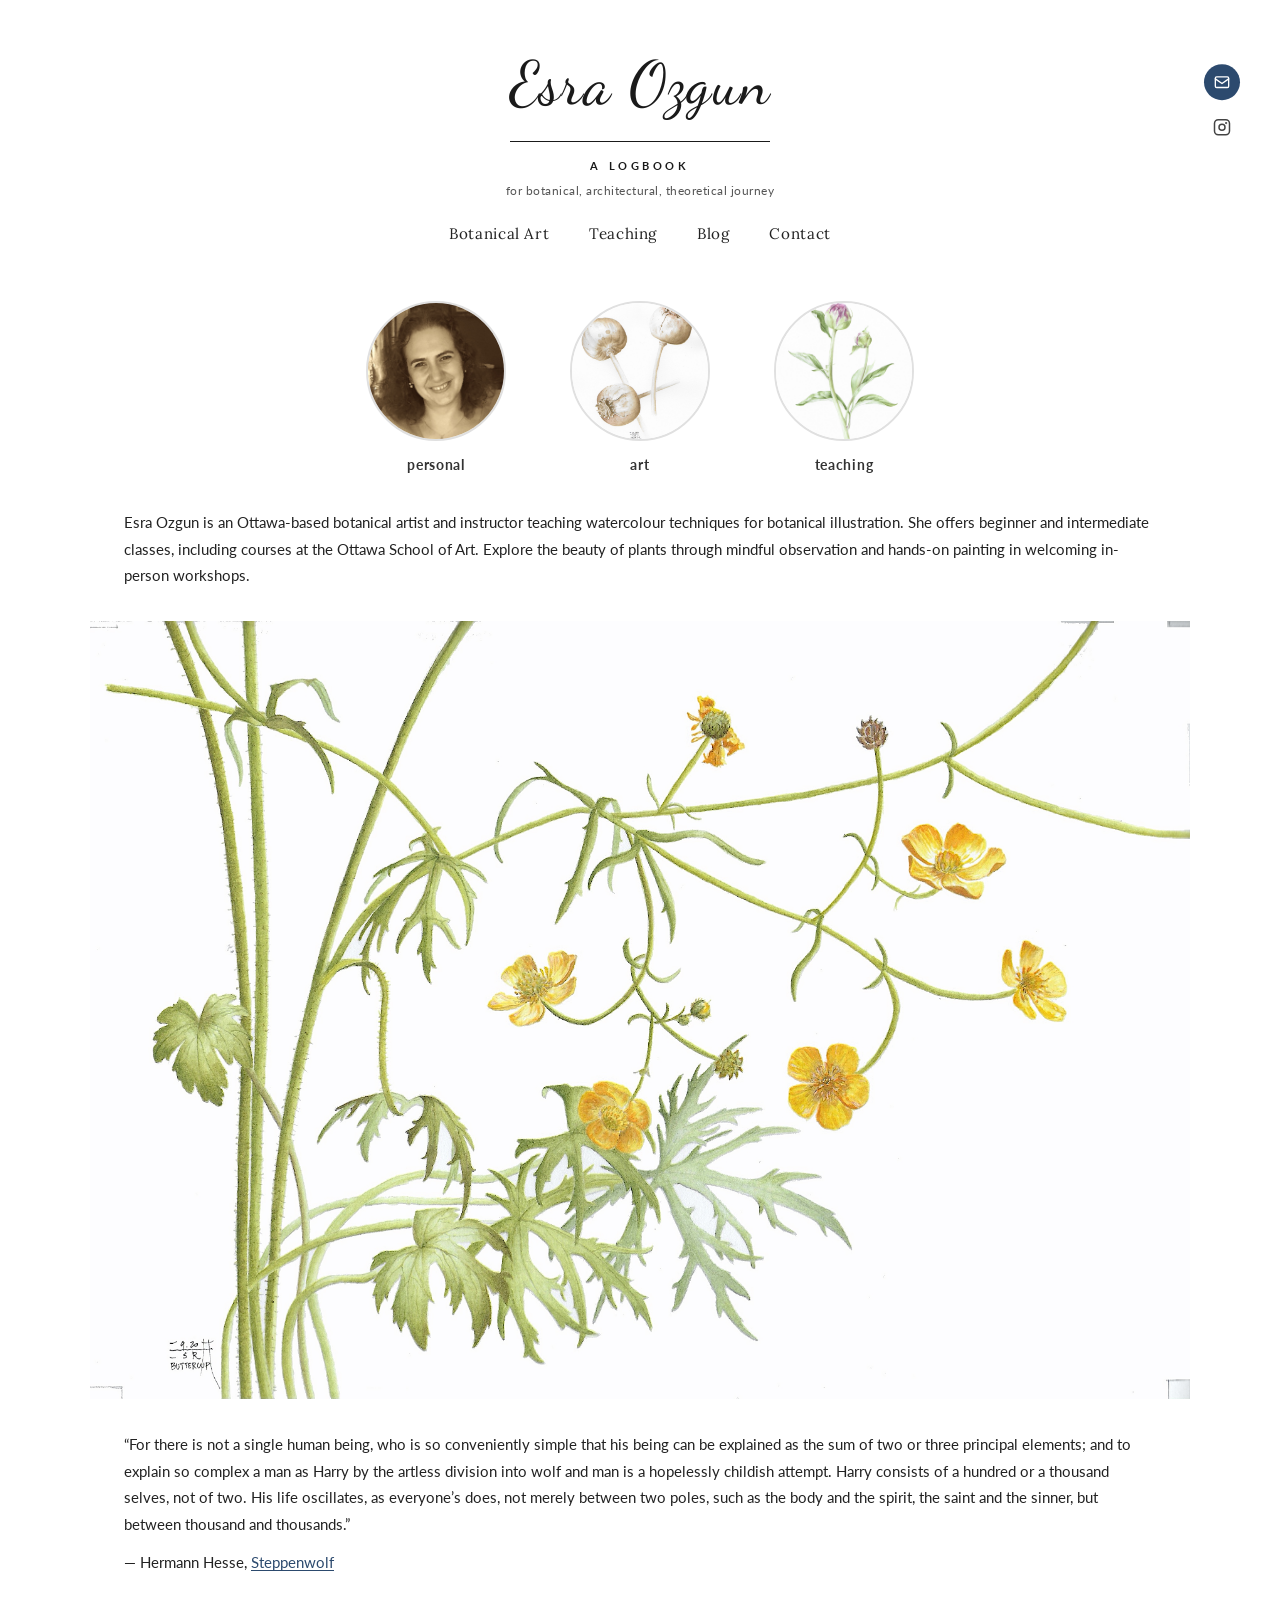
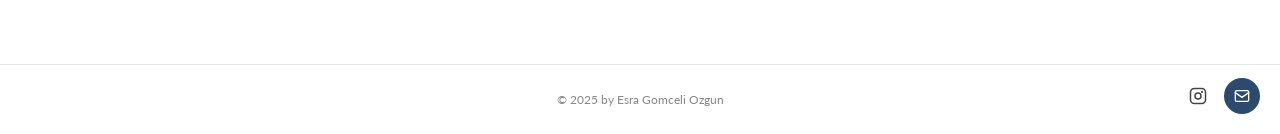
==== index.html @ e45ba528 "Initial commit: static site for Esra Ozgun (HTML/CSS, galleries, blog, teaching) Co-authored-by: Cur" ====
<!DOCTYPE html>
<html lang="en">
<head>
  <meta charset="UTF-8" />
  <meta name="viewport" content="width=device-width, initial-scale=1.0" />
  <title>Esra Ozgun Art | Botanical | Ottawa, ON, Canada</title>
  <meta name="description" content="Esra Ozgun is an Ottawa-based botanical artist and instructor teaching watercolour techniques for botanical illustration." />
  <link rel="preconnect" href="https://fonts.googleapis.com" />
  <link rel="preconnect" href="https://fonts.gstatic.com" crossorigin />
  <link href="https://fonts.googleapis.com/css2?family=Dancing+Script:wght@400;500&family=Lato:ital,wght@0,300;0,400;0,700;1,300;1,400&family=Lora:ital,wght@0,400;0,600;0,700;1,400&display=swap" rel="stylesheet" />
  <link rel="stylesheet" href="css/style.css" />
</head>
<body class="home-page">

  <!-- ===== HEADER (as in reference) ===== -->
  <header class="site-header home-header">
    <div class="home-brand">
      <a href="index.html" class="site-title site-title--home">Esra Ozgun</a>
      <p class="home-logbook">A LOGBOOK</p>
      <p class="home-journey">for botanical, architectural, theoretical journey</p>
    </div>

    <div class="header-social">
      <a href="contact.html" class="social-icon mail" aria-label="Email">
        <svg width="16" height="16" viewBox="0 0 24 24" fill="none" stroke="currentColor" stroke-width="2" stroke-linecap="round" stroke-linejoin="round">
          <rect x="2" y="4" width="20" height="16" rx="2"/><path d="m2 7 10 7 10-7"/>
        </svg>
      </a>
      <a href="https://www.instagram.com/" target="_blank" rel="noopener" class="social-icon instagram" aria-label="Instagram">
        <svg width="18" height="18" viewBox="0 0 24 24" fill="none" stroke="#444" stroke-width="2" stroke-linecap="round" stroke-linejoin="round">
          <rect x="2" y="2" width="20" height="20" rx="5"/><circle cx="12" cy="12" r="4"/><circle cx="17.5" cy="6.5" r="0.5" fill="#444"/>
        </svg>
      </a>
    </div>
  </header>

  <nav class="site-nav site-nav--home" aria-label="Primary">
    <a href="works.html">Botanical Art</a>
    <a href="teaching.html">Teaching</a>
    <a href="blog.html">Blog</a>
    <a href="contact.html">Contact</a>
  </nav>

  <main class="home-main">

    <!-- Three circles: personal | art | teaching -->
    <section class="home-circles home-circles--landing">
      <a href="about.html" class="home-circle-item">
        <img src="images/about/esra-profile.jpeg" alt="Esra Ozgun — personal" />
        <span class="home-circle-label home-circle-label--serif">personal</span>
      </a>
      <a href="works.html" class="home-circle-item">
        <img src="images/works/paint/opium-poppy.jpg" alt="Botanical art — poppy seed pods" />
        <span class="home-circle-label home-circle-label--serif">art</span>
      </a>
      <a href="teaching.html" class="home-circle-item">
        <img src="images/works/paint/peony.jpg" alt="Teaching — botanical watercolour" />
        <span class="home-circle-label home-circle-label--serif">teaching</span>
      </a>
    </section>

    <div class="home-column">
      <p class="home-intro">
        Esra Ozgun is an Ottawa-based botanical artist and instructor teaching watercolour techniques
        for botanical illustration. She offers beginner and intermediate classes, including courses at
        the Ottawa School of Art. Explore the beauty of plants through mindful observation and
        hands-on painting in welcoming in-person workshops.
      </p>
    </div>

    <!-- Buttercup — flex-centered (avoids global img { display:block } fighting text-align) -->
    <figure class="home-figure home-figure--wide">
      <div class="home-hero-wrap">
        <img
          src="images/works/paint/buttercup.jpg"
          alt="Buttercup — botanical watercolour by Esra Ozgun"
          class="home-hero-img"
        />
      </div>
    </figure>

    <div class="home-column">
      <p class="home-quote">
        “For there is not a single human being, who is so conveniently simple that his being can be
        explained as the sum of two or three principal elements; and to explain so complex a man as
        Harry by the artless division into wolf and man is a hopelessly childish attempt. Harry
        consists of a hundred or a thousand selves, not of two. His life oscillates, as everyone’s
        does, not merely between two poles, such as the body and the spirit, the saint and the sinner,
        but between thousand and thousands.”
        <span class="home-quote-attrib">
          — Hermann Hesse,
          <a href="https://www.goodreads.com/work/quotes/57612" target="_blank" rel="noopener">Steppenwolf</a>
        </span>
      </p>
    </div>
  </main>

  <footer class="site-footer site-footer--home">
    <p>© 2025 by Esra Gomceli Ozgun</p>
    <div class="home-footer-social">
      <a href="https://www.instagram.com/" target="_blank" rel="noopener" class="social-icon instagram" aria-label="Instagram">
        <svg width="18" height="18" viewBox="0 0 24 24" fill="none" stroke="#444" stroke-width="2" stroke-linecap="round" stroke-linejoin="round">
          <rect x="2" y="2" width="20" height="20" rx="5"/><circle cx="12" cy="12" r="4"/><circle cx="17.5" cy="6.5" r="0.5" fill="#444"/>
        </svg>
      </a>
      <a href="contact.html" class="social-icon mail" aria-label="Email">
        <svg width="16" height="16" viewBox="0 0 24 24" fill="none" stroke="currentColor" stroke-width="2" stroke-linecap="round" stroke-linejoin="round">
          <rect x="2" y="4" width="20" height="16" rx="2"/><path d="m2 7 10 7 10-7"/>
        </svg>
      </a>
    </div>
  </footer>

</body>
</html>
---- css/style.css ----
/* ===================================================
   Esra Gomceli Ozgun — Main Stylesheet
   =================================================== */

/* ---------- Reset & Base ---------- */
*, *::before, *::after { box-sizing: border-box; margin: 0; padding: 0; }

html { font-size: 16px; scroll-behavior: smooth; }

body {
  font-family: 'Lato', sans-serif;
  color: #222;
  background: #fff;
  line-height: 1.7;
}

img { max-width: 100%; display: block; }
a  { color: inherit; text-decoration: none; }

/* ---------- Typography ---------- */
.site-title {
  font-family: 'Dancing Script', cursive;
  font-size: clamp(2.2rem, 5vw, 3.6rem);
  font-weight: 400;
  letter-spacing: 0.02em;
  color: #1a1a1a;
  text-decoration: underline;
  text-decoration-thickness: 1px;
  text-underline-offset: 4px;
}

.site-subtitle {
  font-family: 'Lato', sans-serif;
  font-size: 0.82rem;
  letter-spacing: 0.04em;
  color: #444;
  margin-top: 0.3rem;
}

.section-title {
  font-family: 'Lato', sans-serif;
  font-size: 0.85rem;
  letter-spacing: 0.25em;
  text-transform: uppercase;
  font-weight: 700;
  color: #1a1a1a;
  margin-bottom: 1.5rem;
}

.quote {
  font-family: 'Lato', sans-serif;
  font-size: 0.88rem;
  line-height: 1.75;
  color: #333;
  max-width: 680px;
  text-align: center;
  margin: 0 auto;
}

/* ---------- Header ---------- */
.site-header {
  position: relative;
  text-align: center;
  padding: 2rem 2rem 0.5rem;
}

.header-social {
  position: absolute;
  right: 2.5rem;
  top: 50%;
  transform: translateY(-50%);
  display: flex;
  flex-direction: column;
  gap: 0.6rem;
  align-items: center;
}

.social-icon {
  width: 36px;
  height: 36px;
  border-radius: 50%;
  display: flex;
  align-items: center;
  justify-content: center;
  transition: opacity 0.2s;
}

.social-icon:hover { opacity: 0.7; }

.social-icon.mail {
  background: #2c4a6e;
  color: #fff;
}

.social-icon.instagram {
  color: #444;
  font-size: 1.25rem;
}

/* ---------- Navigation ---------- */
.site-nav {
  display: flex;
  justify-content: center;
  gap: 2.5rem;
  padding: 1rem 0 0.5rem;
  border-bottom: none;
}

.site-nav a {
  font-family: 'Lato', sans-serif;
  font-size: 0.9rem;
  letter-spacing: 0.08em;
  text-transform: none;
  color: #222;
  padding-bottom: 2px;
  position: relative;
  transition: color 0.2s;
}

.site-nav a::after {
  content: '';
  position: absolute;
  bottom: -2px;
  left: 0; right: 0;
  height: 1px;
  background: #222;
  transform: scaleX(0);
  transition: transform 0.2s;
}

.site-nav a:hover::after,
.site-nav a.active::after { transform: scaleX(1); }
.site-nav a.active { font-weight: 600; }

/* ---------- Main Layout ---------- */
main { min-height: 60vh; }

.container {
  max-width: 960px;
  margin: 0 auto;
  padding: 0 1.5rem;
}

.container-wide {
  max-width: 1100px;
  margin: 0 auto;
  padding: 0 1.5rem;
}

/* ---------- Home Page (index.html) ---------- */
body.home-page {
  background: #fff;
}

.home-header .home-brand {
  text-align: center;
}

/* Thinner script name + rule line (reference layout) */
.site-title--home {
  font-family: 'Dancing Script', cursive;
  font-size: clamp(2.4rem, 6vw, 3.8rem);
  font-weight: 400;
  letter-spacing: 0.02em;
  color: #1a1a1a;
  text-decoration: none;
  border-bottom: 1px solid #1a1a1a;
  display: inline-block;
  padding-bottom: 0.35rem;
  margin-bottom: 0;
}

.home-logbook {
  font-family: 'Lato', sans-serif;
  font-size: 0.7rem;
  font-weight: 700;
  letter-spacing: 0.32em;
  text-transform: uppercase;
  color: #1a1a1a;
  margin: 0.85rem 0 0;
}

.home-journey {
  font-family: 'Lato', sans-serif;
  font-size: 0.78rem;
  font-weight: 400;
  letter-spacing: 0.04em;
  color: #555;
  margin: 0.35rem 0 0;
  text-transform: lowercase;
}

/* Main nav — serif (reference) */
.site-nav--home {
  padding-top: 0.75rem;
  padding-bottom: 0.25rem;
}

.site-nav--home a {
  font-family: 'Lora', Georgia, 'Times New Roman', serif;
  font-size: 0.95rem;
  letter-spacing: 0.04em;
}

.home-main {
  min-height: 50vh;
  padding: 0 0 2.5rem;
}

.home-circles--landing {
  padding: 2rem 1rem 1.5rem;
  gap: clamp(2rem, 8vw, 4rem);
}

.home-circle-label--serif {
  font-family: 'Lora', Georgia, serif;
  font-size: 0.88rem;
  font-weight: 700;
  letter-spacing: 0.04em;
  text-transform: lowercase;
  color: #1a1a1a;
}

/*
 * Body copy width tuned so the intro wraps like:
 * Line 1: … botanical illustration.
 * Line 2: She offers beginner and intermediate …
 * (~120ch fits the first sentence on one line at typical body size)
 */
.home-column {
  max-width: min(120ch, calc(100vw - 2rem));
  margin: 0 auto;
  padding: 0 1.5rem;
  text-align: left;
}

.home-intro {
  font-family: 'Lato', sans-serif;
  font-size: 0.95rem;
  line-height: 1.75;
  color: #222;
  margin: 0 0 2rem;
  max-width: 100%;
}

/*
 * Buttercup: true horizontal center (flex), never cropped.
 * Global `img { display: block }` breaks text-align:center + inline-block in some cases.
 */
.home-figure.home-figure--wide {
  display: block;
  width: 100%;
  max-width: 100%;
  margin: 0 0 2rem;
  padding: 0;
  box-sizing: border-box;
}

.home-hero-wrap {
  display: flex;
  justify-content: center;
  align-items: flex-start;
  width: 100%;
  padding: 0 1rem;
  box-sizing: border-box;
}

.home-figure {
  margin: 0 0 2rem;
  padding: 0;
  text-align: center;
}

body.home-page .home-figure--wide .home-hero-img {
  display: block;
  width: auto;
  height: auto;
  max-width: min(1100px, calc(100vw - 2rem));
  margin: 0;
  flex-shrink: 0;
}

.home-hero-img {
  max-width: 100%;
  height: auto;
}

.home-quote {
  font-family: 'Lato', sans-serif;
  font-size: 0.95rem;
  line-height: 1.75;
  color: #222;
  margin: 0;
  padding-bottom: 1rem;
}

.home-quote-attrib {
  display: block;
  margin-top: 0.75rem;
}

.home-quote a {
  color: #2c4a6e;
  text-decoration: underline;
  text-underline-offset: 2px;
}

/* Footer: copyright centered, social bottom-right (home) */
.site-footer--home {
  position: relative;
  text-align: center;
  padding: 2rem 1.5rem 3.5rem;
  margin-top: 0;
}

.home-footer-social {
  position: absolute;
  right: 1.25rem;
  bottom: 1.25rem;
  display: flex;
  flex-direction: row;
  align-items: center;
  gap: 0.5rem;
}

/* Shared circle row (also used on home) */
.home-circles {
  display: flex;
  justify-content: center;
  gap: 4rem;
  padding: 3rem 1rem 2rem;
}

.home-circle-item {
  display: flex;
  flex-direction: column;
  align-items: center;
  gap: 0.8rem;
  text-align: center;
  text-decoration: none;
  color: inherit;
  transition: opacity 0.2s;
}

.home-circle-item:hover { opacity: 0.85; }

.home-circle-item img {
  width: 140px;
  height: 140px;
  border-radius: 50%;
  object-fit: cover;
  border: 2px solid #e0e0e0;
}

.home-circle-label {
  font-family: 'Lato', sans-serif;
  font-size: 0.85rem;
  letter-spacing: 0.05em;
  color: #333;
}

.home-quote-section {
  padding: 1.5rem 2rem 2rem;
  text-align: center;
}

.home-quote-section p {
  font-size: 0.88rem;
  line-height: 1.75;
  color: #333;
  max-width: 700px;
  margin: 0 auto;
}

/* ---------- About Page ---------- */
.about-bio {
  display: grid;
  grid-template-columns: 1fr 320px;
  gap: 3rem;
  padding: 3rem 0;
  align-items: start;
}

.about-bio p {
  font-size: 0.95rem;
  line-height: 1.85;
  color: #2a2a2a;
  margin-bottom: 1rem;
}

.about-bio-photo {
  width: 100%;
  max-width: 320px;
  border-radius: 2px;
  object-fit: cover;
}

/* About — gallery sections */
.about-gallery-section {
  padding: 2.5rem 0;
  border-top: 1px solid #e8e8e8;
}

.about-gallery-title {
  font-family: 'Lato', sans-serif;
  font-size: 1rem;
  letter-spacing: 0.2em;
  text-transform: uppercase;
  font-weight: 700;
  color: #1a1a1a;
  margin-bottom: 1.5rem;
}

.about-gallery-grid {
  display: grid;
  grid-template-columns: repeat(auto-fill, minmax(200px, 1fr));
  gap: 0.5rem;
}

.about-gallery-grid img {
  width: 100%;
  height: 220px;
  object-fit: cover;
  cursor: pointer;
  transition: opacity 0.2s;
}

.about-gallery-grid img:hover { opacity: 0.88; }

/* ---------- Works / Botanical Art Page ---------- */
.works-hero {
  text-align: center;
  padding: 2.5rem 1rem 1rem;
}

.works-cards {
  display: grid;
  grid-template-columns: repeat(3, 1fr);
  gap: 1.5rem;
  padding: 2rem 0;
}

.works-card {
  background: #fff;
  border: 1px solid #e8e8e8;
  text-align: center;
  text-decoration: none;
  color: #222;
  transition: box-shadow 0.2s;
  display: block;
}

.works-card:hover { box-shadow: 0 4px 18px rgba(0,0,0,0.1); }

.works-card-img {
  width: 100%;
  height: 280px;
  object-fit: cover;
}

.works-card-label {
  font-size: 0.78rem;
  letter-spacing: 0.25em;
  text-transform: uppercase;
  font-weight: 700;
  padding: 1.2rem 1rem;
  color: #2c4a6e;
}

.works-quote {
  text-align: center;
  padding: 2rem 1rem 3rem;
  font-size: 0.92rem;
  letter-spacing: 0.05em;
  color: #444;
  text-transform: uppercase;
}

/* Works sub-gallery page */
.gallery-page-header {
  text-align: center;
  padding: 2.5rem 1rem 1.5rem;
}

.gallery-page-header h1 {
  font-family: 'Lato', sans-serif;
  font-size: 0.85rem;
  letter-spacing: 0.25em;
  text-transform: uppercase;
  font-weight: 700;
}

.gallery-back {
  display: inline-block;
  font-size: 0.8rem;
  letter-spacing: 0.1em;
  color: #666;
  margin-bottom: 1rem;
  text-transform: uppercase;
}

.gallery-back:hover { color: #222; }

.photo-grid {
  display: grid;
  grid-template-columns: repeat(auto-fill, minmax(260px, 1fr));
  gap: 0.75rem;
  padding: 1rem 0 3rem;
}

.photo-grid img {
  width: 100%;
  height: 260px;
  object-fit: cover;
  cursor: pointer;
  transition: opacity 0.2s;
}

.photo-grid img:hover { opacity: 0.88; }

/* ---------- Teaching Page ---------- */
.teaching-intro {
  text-align: center;
  padding: 2.5rem 1rem 2rem;
}

.teaching-intro h1 {
  font-family: 'Dancing Script', cursive;
  font-size: 2rem;
  font-weight: 400;
  margin-bottom: 0.5rem;
}

.teaching-cards {
  display: grid;
  grid-template-columns: repeat(3, 1fr);
  gap: 1.5rem;
  padding: 1rem 0 2.5rem;
}

.teaching-card {
  background: #fff;
  border: 1px solid #e8e8e8;
  text-align: center;
  color: #222;
  display: block;
  text-decoration: none;
  transition: box-shadow 0.2s;
  cursor: pointer;
}

.teaching-card:hover { box-shadow: 0 4px 18px rgba(0,0,0,0.1); }

.teaching-card-img {
  width: 100%;
  height: 260px;
  object-fit: cover;
}

.teaching-card-label {
  font-size: 0.78rem;
  letter-spacing: 0.2em;
  text-transform: uppercase;
  font-weight: 700;
  padding: 1.2rem 1rem;
  color: #2c4a6e;
  text-decoration: underline;
  text-underline-offset: 3px;
}

/* Teaching — testimonials */
.testimonials-header {
  text-align: center;
  border-top: 2px solid #2c4a6e;
  padding-top: 0.5rem;
  margin: 1rem 0 0;
}

.testimonials-header h2 {
  font-size: 0.78rem;
  letter-spacing: 0.3em;
  text-transform: uppercase;
  font-weight: 700;
  display: inline;
}

.testimonials-header span {
  color: #2c4a6e;
  font-size: 1rem;
}

/* Teaching course section */
.course-section {
  padding: 3rem 0;
  border-top: 1px solid #e8e8e8;
}

.course-section:first-child { border-top: none; }

.course-layout {
  display: grid;
  grid-template-columns: 1fr 1fr;
  gap: 3rem;
  align-items: start;
}

.course-layout.reverse .course-text { order: 2; }
.course-layout.reverse > *:not(.course-text) { order: 1; }

.course-title {
  font-size: 0.88rem;
  letter-spacing: 0.15em;
  text-transform: uppercase;
  font-weight: 700;
  margin-bottom: 1rem;
  color: #1a1a1a;
}

.course-text p {
  font-size: 0.92rem;
  line-height: 1.85;
  color: #333;
  margin-bottom: 0.8rem;
}

.course-img {
  width: 100%;
  max-height: 350px;
  object-fit: contain;
  object-position: center;
}

/* Teaching quote box */
.quote-box {
  background: #f7f5f0;
  padding: 3rem 2.5rem;
  display: grid;
  grid-template-columns: 220px 1fr;
  gap: 3rem;
  align-items: center;
  margin: 2rem 0;
}

.quote-box blockquote {
  font-style: italic;
  font-size: 1.1rem;
  line-height: 1.6;
  color: #1a1a1a;
  font-weight: 600;
}

.quote-box cite {
  display: block;
  font-style: normal;
  font-size: 0.8rem;
  margin-top: 0.5rem;
  color: #555;
  font-weight: 400;
}

.testimonials-section {
  background: #f0ede4;
  padding: 3rem 2rem;
  margin-top: 3rem;
}

.testimonials-section h2 {
  font-size: 1rem;
  letter-spacing: 0.25em;
  text-transform: uppercase;
  font-weight: 700;
  margin-bottom: 2rem;
  color: #1a1a1a;
}

.testimonial {
  margin-bottom: 2rem;
}

.testimonial p {
  font-size: 0.9rem;
  line-height: 1.8;
  color: #2a2a2a;
  margin-bottom: 0.2rem;
}

.testimonial cite {
  font-size: 0.82rem;
  font-style: normal;
  color: #555;
  font-weight: 600;
}

/* ---------- Blog Page ---------- */
.blog-header {
  padding: 2.5rem 1rem 1.5rem;
  border-bottom: 1px solid #e8e8e8;
  display: flex;
  align-items: center;
  justify-content: space-between;
}

.blog-header h1 {
  font-size: 0.85rem;
  font-weight: 400;
  letter-spacing: 0.05em;
  color: #333;
}

.blog-grid {
  display: grid;
  grid-template-columns: repeat(3, 1fr);
  gap: 1.5rem;
  padding: 2rem 0 3rem;
}

.blog-card {
  border: 1px solid #e8e8e8;
  background: #fff;
  overflow: hidden;
  transition: box-shadow 0.2s;
  cursor: pointer;
}

/* Blog cards as links */
a.blog-card {
  display: block;
  color: inherit;
  text-decoration: none;
}

.blog-card:hover { box-shadow: 0 4px 18px rgba(0,0,0,0.1); }

/* ----- Blog post (detail) page ----- */
.blog-post-back {
  font-size: 0.8rem;
  letter-spacing: 0.1em;
  text-transform: uppercase;
  color: #666;
  margin-bottom: 1rem;
  display: inline-block;
}

.blog-post-back:hover { color: #222; }

.blog-post-header {
  padding: 2rem 0 0.5rem;
}

.blog-post-header h1 {
  font-size: 1.5rem;
  font-weight: 700;
  letter-spacing: 0.02em;
  margin-bottom: 0.5rem;
  color: #1a1a1a;
}

.blog-post-meta {
  font-size: 0.8rem;
  color: #666;
}

.blog-post-featured {
  width: 100%;
  max-height: 460px;
  object-fit: cover;
  margin: 1.5rem 0;
  border: 1px solid #e8e8e8;
}

.blog-post-body {
  max-width: 680px;
  padding-bottom: 3rem;
}

.blog-post-body p {
  font-size: 0.95rem;
  line-height: 1.85;
  color: #333;
  margin-bottom: 1rem;
}

.blog-card-img {
  width: 100%;
  height: 200px;
  object-fit: cover;
}

.blog-card-body {
  padding: 1rem;
}

.blog-card-meta {
  display: flex;
  align-items: center;
  gap: 0.5rem;
  font-size: 0.75rem;
  color: #666;
  margin-bottom: 0.5rem;
}

.blog-card-avatar {
  width: 28px;
  height: 28px;
  border-radius: 50%;
  background: #2c4a6e;
  color: #fff;
  font-size: 0.65rem;
  display: flex;
  align-items: center;
  justify-content: center;
  font-weight: 700;
  flex-shrink: 0;
}

.blog-card h2 {
  font-size: 0.95rem;
  font-weight: 700;
  letter-spacing: 0.01em;
  margin-bottom: 0.4rem;
  color: #1a1a1a;
}

.blog-card p {
  font-size: 0.83rem;
  color: #555;
  line-height: 1.6;
  display: -webkit-box;
  -webkit-line-clamp: 3;
  -webkit-box-orient: vertical;
  overflow: hidden;
}

.blog-card-footer {
  display: flex;
  align-items: center;
  padding: 0.6rem 1rem;
  border-top: 1px solid #f0f0f0;
  font-size: 0.75rem;
  color: #888;
  gap: 1rem;
}

/* ---------- Contact Page ---------- */
.contact-section {
  padding: 3rem 0;
  display: grid;
  grid-template-columns: 1fr 1fr;
  gap: 4rem;
  align-items: start;
}

.contact-info h2 {
  font-family: 'Dancing Script', cursive;
  font-size: 1.8rem;
  font-weight: 400;
  margin-bottom: 1rem;
}

.contact-info p {
  font-size: 0.9rem;
  color: #444;
  line-height: 1.8;
  margin-bottom: 1rem;
}

.contact-info a {
  color: #2c4a6e;
  text-decoration: underline;
  text-underline-offset: 2px;
}

form {
  display: flex;
  flex-direction: column;
  gap: 1rem;
}

form input,
form textarea {
  width: 100%;
  padding: 0.75rem 1rem;
  border: 1px solid #ccc;
  font-family: 'Lato', sans-serif;
  font-size: 0.9rem;
  color: #222;
  background: #fff;
  outline: none;
  transition: border-color 0.2s;
}

form input:focus,
form textarea:focus { border-color: #2c4a6e; }

form textarea { min-height: 140px; resize: vertical; }

.btn {
  display: inline-block;
  padding: 0.65rem 2rem;
  background: #2c4a6e;
  color: #fff;
  font-family: 'Lato', sans-serif;
  font-size: 0.85rem;
  letter-spacing: 0.1em;
  text-transform: uppercase;
  border: none;
  cursor: pointer;
  transition: background 0.2s;
  align-self: flex-start;
}

.btn:hover { background: #1a3251; }

/* ---------- Footer ---------- */
.site-footer {
  text-align: center;
  padding: 1.5rem;
  font-size: 0.78rem;
  color: #888;
  border-top: 1px solid #e8e8e8;
  margin-top: 2rem;
}

/* ---------- Lightbox ---------- */
.lightbox-overlay {
  display: none;
  position: fixed;
  inset: 0;
  background: rgba(0,0,0,0.88);
  z-index: 1000;
  align-items: center;
  justify-content: center;
}

.lightbox-overlay.open { display: flex; }

.lightbox-inner {
  position: relative;
  max-width: 90vw;
  max-height: 90vh;
}

.lightbox-inner img {
  max-width: 90vw;
  max-height: 88vh;
  object-fit: contain;
  display: block;
}

.lightbox-close {
  position: fixed;
  top: 1.5rem;
  right: 1.5rem;
  color: #fff;
  font-size: 2rem;
  cursor: pointer;
  line-height: 1;
  z-index: 1001;
  background: none;
  border: none;
  opacity: 0.8;
  transition: opacity 0.2s;
}

.lightbox-close:hover { opacity: 1; }

.lightbox-nav {
  position: fixed;
  top: 50%;
  transform: translateY(-50%);
  color: #fff;
  font-size: 2rem;
  cursor: pointer;
  background: none;
  border: none;
  opacity: 0.7;
  padding: 0.5rem 1rem;
  transition: opacity 0.2s;
  z-index: 1001;
}

.lightbox-nav:hover { opacity: 1; }
.lightbox-prev { left: 1rem; }
.lightbox-next { right: 1rem; }

/* ---------- Responsive ---------- */
@media (max-width: 768px) {
  .header-social { position: static; transform: none; flex-direction: row; justify-content: center; padding: 0.5rem; }
  .site-header { padding-bottom: 0; }

  .site-nav { gap: 1.2rem; flex-wrap: wrap; padding: 0.7rem 0.5rem; }

  .home-circles { gap: 1.5rem; }
  .home-circle-item img { width: 100px; height: 100px; }

  .about-bio { grid-template-columns: 1fr; }
  .about-bio-photo { max-width: 260px; margin: 0 auto; }

  .works-cards,
  .teaching-cards,
  .blog-grid { grid-template-columns: 1fr; }

  .course-layout,
  .course-layout.reverse { grid-template-columns: 1fr; }
  .course-layout.reverse .course-text { order: unset; }
  .course-layout.reverse > *:not(.course-text) { order: unset; }

  .quote-box { grid-template-columns: 1fr; }

  .contact-section { grid-template-columns: 1fr; gap: 2rem; }

  .photo-grid { grid-template-columns: repeat(2, 1fr); }
  .photo-grid img { height: 200px; }

  .about-gallery-grid { grid-template-columns: repeat(2, 1fr); }
  .about-gallery-grid img { height: 180px; }
}

@media (max-width: 480px) {
  .site-title { font-size: 1.9rem; }
  .site-nav { gap: 0.8rem; font-size: 0.82rem; }
  .home-circles { flex-wrap: wrap; }
  .photo-grid { grid-template-columns: 1fr; }

  .site-footer--home .home-footer-social {
    position: static;
    justify-content: center;
    margin-top: 1rem;
  }
}
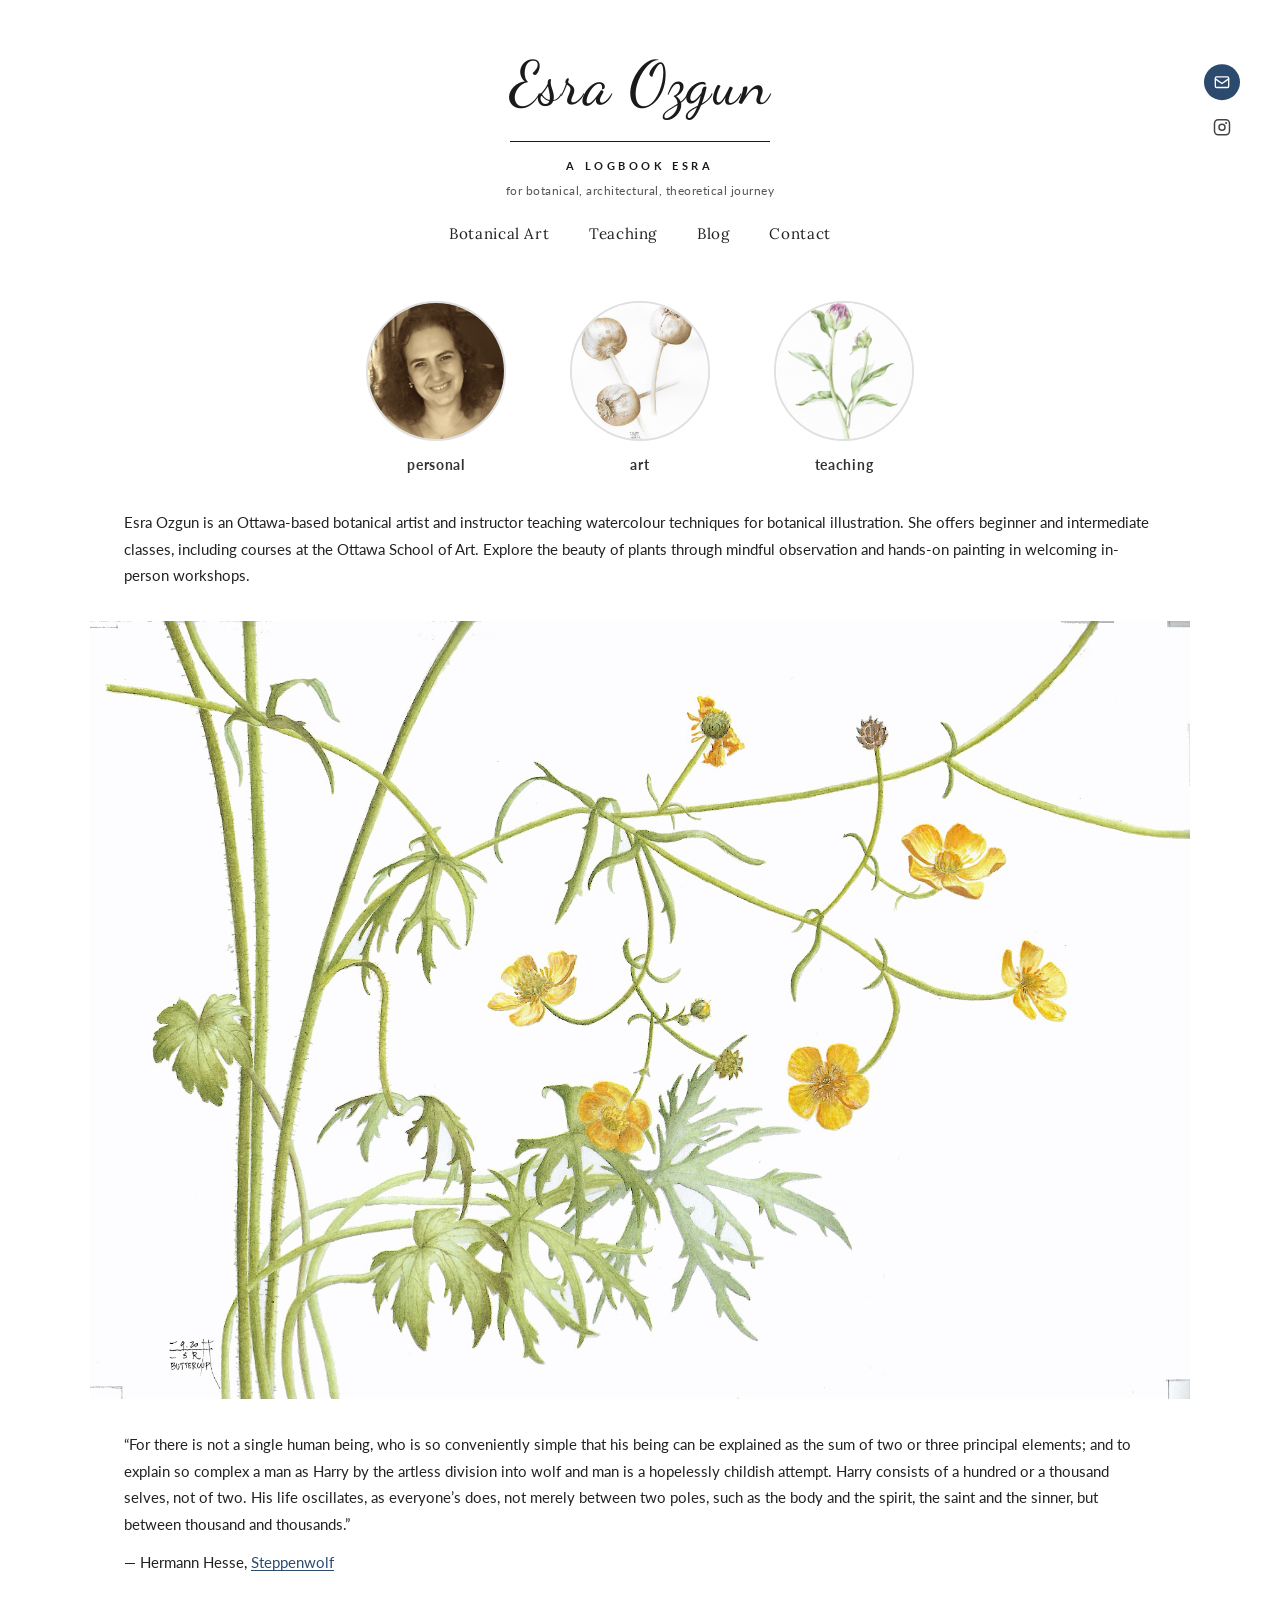
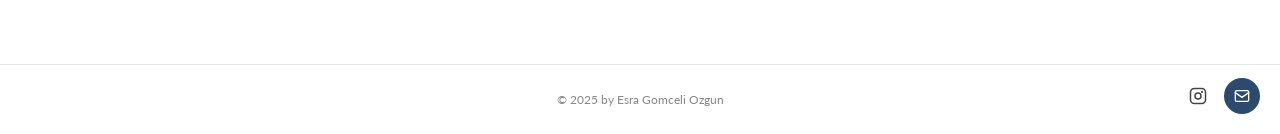
==== commit aac83020: "Home: rename logbook heading to A LOGBOOK ESRA Co-authored-by: Cursor <cursoragent@cursor.com>" ====
--- a/index.html
+++ b/index.html
@@ -16,7 +16,7 @@
   <header class="site-header home-header">
     <div class="home-brand">
       <a href="index.html" class="site-title site-title--home">Esra Ozgun</a>
-      <p class="home-logbook">A LOGBOOK</p>
+      <p class="home-logbook">A LOGBOOK ESRA</p>
       <p class="home-journey">for botanical, architectural, theoretical journey</p>
     </div>
 
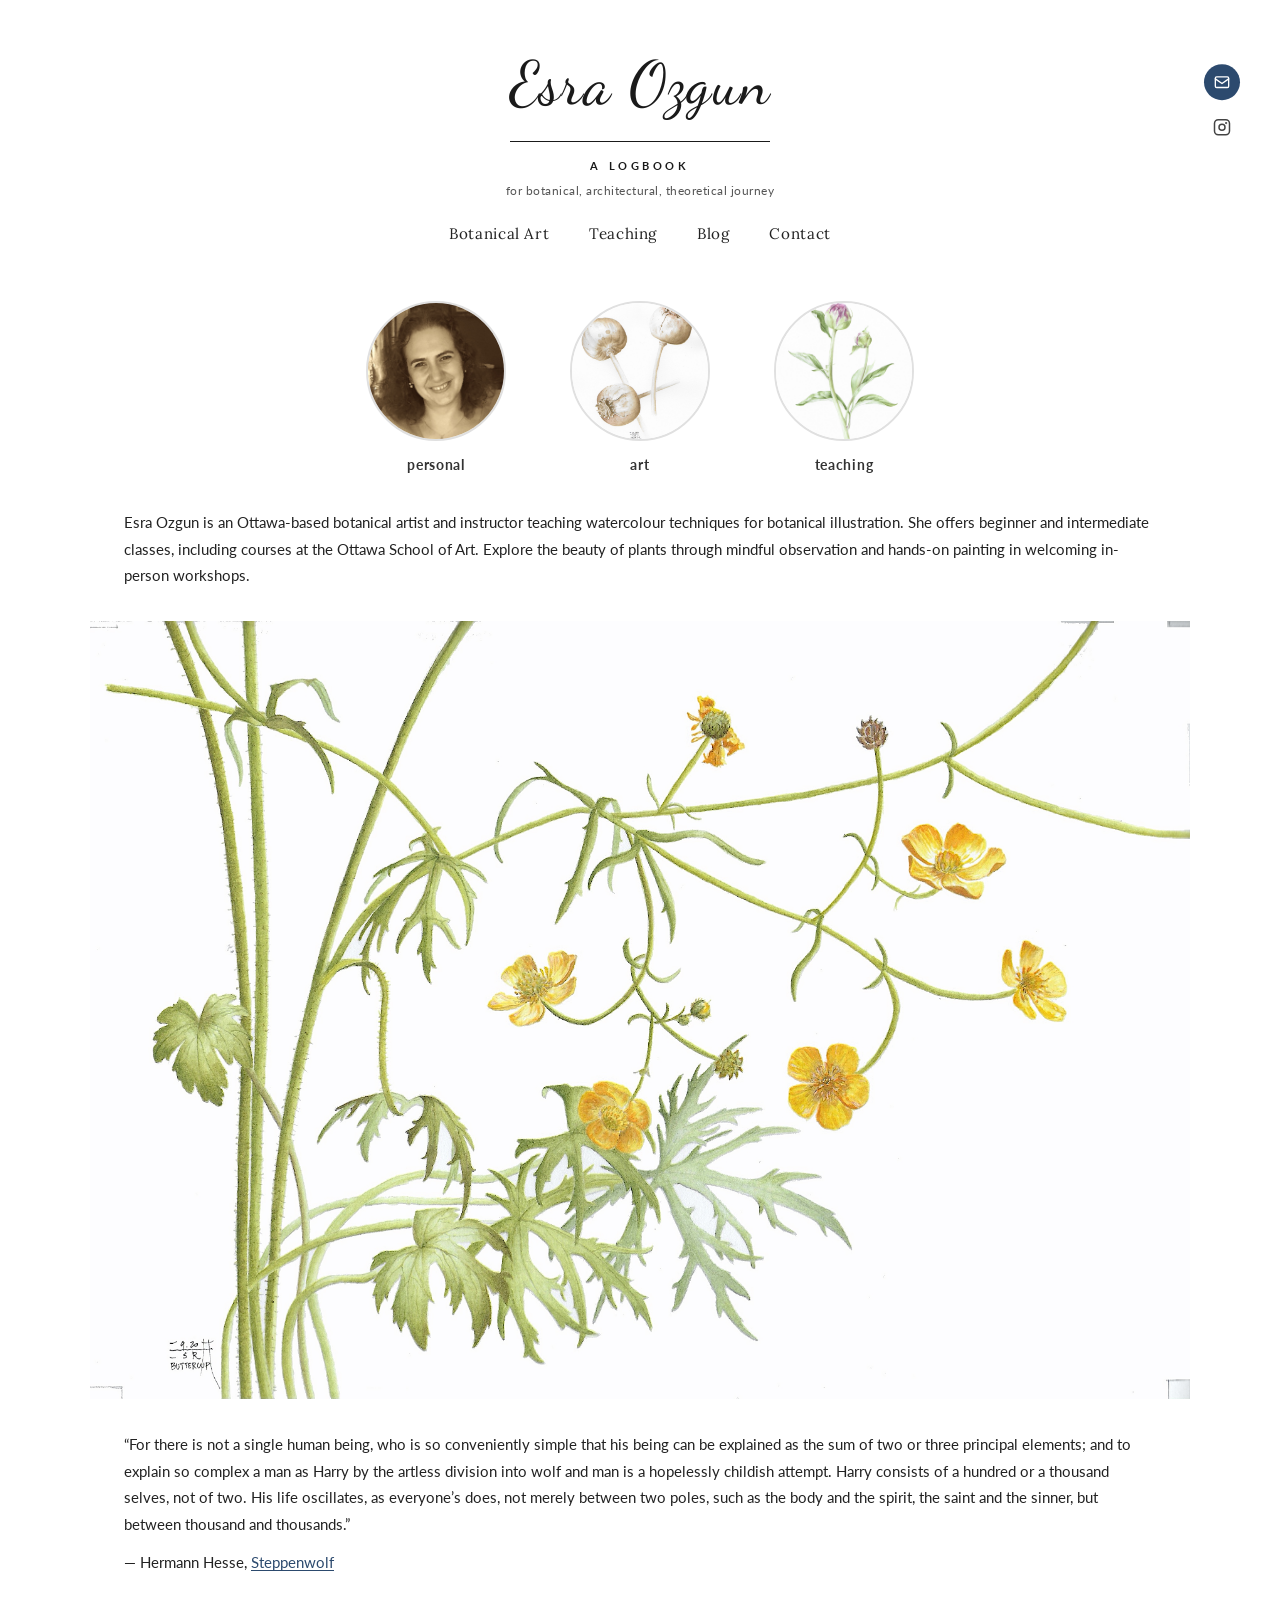
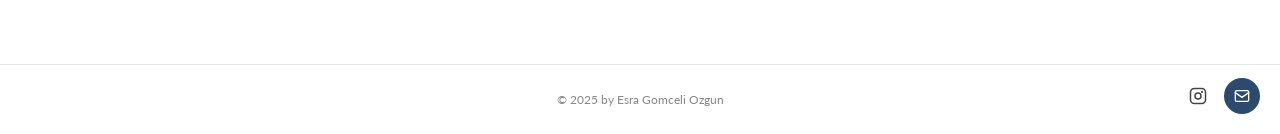
==== commit 736cffa6: "Revert "Home: rename logbook heading to A LOGBOOK ESRA" This reverts commit aac83020685b368e84b6622c" ====
--- a/index.html
+++ b/index.html
@@ -16,7 +16,7 @@
   <header class="site-header home-header">
     <div class="home-brand">
       <a href="index.html" class="site-title site-title--home">Esra Ozgun</a>
-      <p class="home-logbook">A LOGBOOK ESRA</p>
+      <p class="home-logbook">A LOGBOOK</p>
       <p class="home-journey">for botanical, architectural, theoretical journey</p>
     </div>
 
